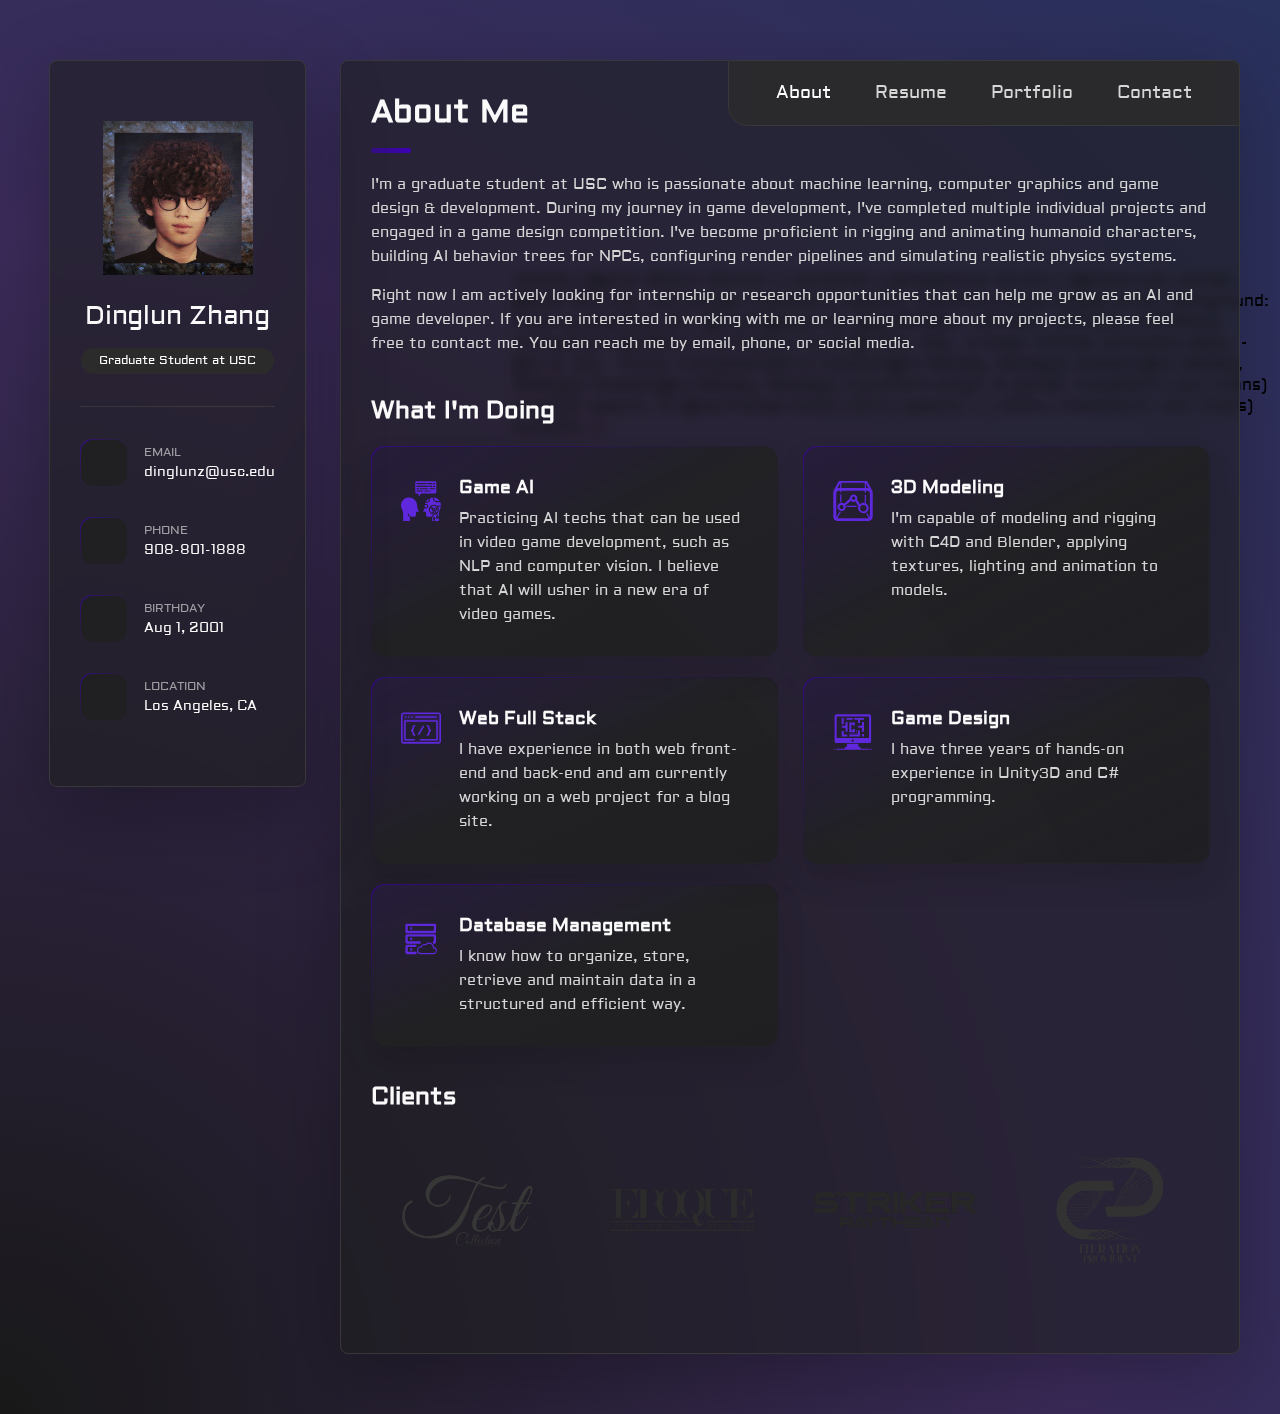
==== index.html @ 41761e0d "reduce animation" ====
<!DOCTYPE html>
<html lang="en">

<head>
  <meta charset="UTF-8">
  <meta http-equiv="X-UA-Compatible" content="IE=edge">
  <meta name="viewport" content="width=device-width, initial-scale=1.0">
  <title>Dinglun Zhang</title>

  <!--
    - favicon
  -->
  <link rel="shortcut icon" href="./assets/images/logo.ico" type="image/x-icon">

  <!--
    - custom css link
  -->
  <link rel="stylesheet" href="./assets/css/style.css">

  <!--
    - google font link
  -->
  <link rel="preconnect" href="https://fonts.googleapis.com">
  <link rel="preconnect" href="https://fonts.gstatic.com" crossorigin>
  <link href="https://fonts.googleapis.com/css2?family=Aldrich&family=Orbitron&display=swap" rel="stylesheet">
</head>

<body>
  
  <!--
    - #MAIN
  -->

  <main>

    <!--
      - #SIDEBAR
    -->

    <aside class="sidebar" data-sidebar>

      <div class="sidebar-info">

        <figure class="avatar-box">
          <img src="./assets/images/my-avatar.png" alt="Dinglun Zhang" width="80">
        </figure>

        <div class="info-content">
          <h1 class="name" title="Dinglun Zhang">Dinglun Zhang</h1>

          <p class="title">Graduate Student at USC</p>
        </div>

        <button class="info_more-btn" data-sidebar-btn onclick="toggleIcon(this)">
          <span>Show Contacts</span>
          <ion-icon name="chevron-down"></ion-icon>
        </button>
        

      </div>

      <div class="sidebar-info_more">

        <div class="separator"></div>

        <ul class="contacts-list">

          <li class="contact-item">

            <div class="icon-box">
              <ion-icon name="mail-outline"></ion-icon>
            </div>

            <div class="contact-info">
              <p class="contact-title">Email</p>

              <a href="mailto:dinglunz@usc.edu" class="contact-link">dinglunz@usc.edu</a>
            </div>

          </li>

          <li class="contact-item">

            <div class="icon-box">
              <ion-icon name="phone-portrait-outline"></ion-icon>
            </div>

            <div class="contact-info">
              <p class="contact-title">Phone</p>

              <a href="tel:+19088011888" class="contact-link">908-801-1888</a>
            </div>

          </li>

          <li class="contact-item">

            <div class="icon-box">
              <ion-icon name="calendar-outline"></ion-icon>
            </div>

            <div class="contact-info">
              <p class="contact-title">Birthday</p>

              <time datetime="2001-08-01">Aug 1, 2001</time>
            </div>

          </li>

          <li class="contact-item">

            <div class="icon-box">
              <ion-icon name="location-outline"></ion-icon>
            </div>

            <div class="contact-info">
              <p class="contact-title">Location</p>

              <address>Los Angeles, CA</address>
            </div>

          </li>

        </ul>

        <div class="separator"></div>

        <ul class="social-list">

          <li class="social-item">
            <a href="https://github.com/dinglunz" class="social-link">
              <ion-icon name="logo-github"></ion-icon>
            </a>
          </li>

          <li class="social-item">
            <a href="https://www.linkedin.com/in/dinglun-zhang" class="social-link">
              <ion-icon name="logo-linkedin"></ion-icon>
            </a>
          </li>

          <li class="social-item">
            <a href="https://www.youtube.com/channel/UCgihlmsi1euLWqa1hP2ytdA" class="social-link">
              <ion-icon name="logo-youtube"></ion-icon>
            </a>
          </li>

          <li class="social-item">
            <a href="https://twitter.com/isoku_sukuea" class="social-link">
              <ion-icon name="logo-twitter"></ion-icon>
            </a>
          </li>

          
          <!-- Your existing HTML for the social item -->
          <li class="social-item" id="wechat-social-item">
            <a href="#" class="social-link" onclick="toggleModal()">
              <ion-icon name="logo-wechat"></ion-icon>
            </a>
          </li>
          
          <!-- Existing modal and overlay HTML -->
          <div class="modal-container">
            <div class="overlay" onclick="closeModal()"></div>
            <div class="testimonials-modal">
              <img src="./assets/images/wechat_qrcode.jpg" alt="Wechat ID: sukue2" width="150">
            </div>
          </div>

        </ul>

      </div>

    </aside>





    <!--
      - #main-content
    -->

    <div class="main-content">

      <!--
        - #NAVBAR
      -->

      <nav class="navbar">

        <ul class="navbar-list">

          <li class="navbar-item">
            <button class="navbar-link  active" data-nav-link>About</button>
          </li>

          <li class="navbar-item">
            <button class="navbar-link" data-nav-link>Resume</button>
          </li>

          <li class="navbar-item">
            <button class="navbar-link" data-nav-link>Portfolio</button>
          </li>

          <!-- <li class="navbar-item">
            <button class="navbar-link" data-nav-link>Blog</button>
          </li> -->

          <li class="navbar-item">
            <button class="navbar-link" data-nav-link>Contact</button>
          </li>

        </ul>

      </nav>





      <!--
        - #ABOUT
      -->

      <article class="about  active" data-page="about">

        <header>
          <h2 class="h2 article-title">About me</h2>
        </header>

        <section class="about-text">
          <p>
            I'm a graduate student at USC who is passionate about machine learning, computer graphics and game design & development. 
            During my journey in game development, I've completed multiple individual projects and engaged in a game design competition.
            I've become proficient in rigging and animating humanoid characters, building AI behavior trees for NPCs, configuring render pipelines and simulating realistic physics systems. 
          </p>

          <p>
            Right now I am actively looking for internship or research opportunities that can help me grow as an AI and game developer.
            If you are interested in working with me or learning more about my projects, please feel free to contact me. You can reach me by email, phone, or social media.
          </p>
        </section>


        <!--
          - service
        -->

        <section class="service">

          <h3 class="h3 service-title">What i'm doing</h3>

          <ul class="service-list">

            <li class="service-item">

              <div class="service-icon-box">
                <img src="./assets/images/icon-gameai.svg
                " alt="game ai icon" width="40">
              </div>

              <div class="service-content-box">
                <h4 class="h4 service-item-title">Game AI</h4>

                <p class="service-item-text">
                  Practicing AI techs that can be used in video game development, such as NLP and computer vision. I believe that AI will usher in a new era of video games.</p>
              </div>

            </li>

            <li class="service-item">

              <div class="service-icon-box">
                <img src="./assets/images/icon-datamodel.svg" alt="model icon" width="40">
              </div>

              <div class="service-content-box">
                <h4 class="h4 service-item-title">3D Modeling</h4>

                <p class="service-item-text">
                  I'm capable of modeling and rigging with C4D and Blender, applying textures, lighting and animation to models.
                </p>
              </div>

            </li>

            <li class="service-item">

              <div class="service-icon-box">
                <img src="./assets/images/icon-webfullstack.svg" alt="Web full stack icon" width="40">
              </div>

              <div class="service-content-box">
                <h4 class="h4 service-item-title">Web Full Stack</h4>

                <p class="service-item-text">
                  I have experience in both web front-end and back-end and am currently working on a web project for a blog site.
                </p>
              </div>

            </li>

            <li class="service-item">

              <div class="service-icon-box">
                <img src="./assets/images/icon-app.svg" alt="mobile app icon" width="40">
              </div>

              <div class="service-content-box">
                <h4 class="h4 service-item-title">Game Design</h4>

                <p class="service-item-text">
                  I have three years of hands-on experience in Unity3D and C# programming.
                </p>
              </div>

            </li>

            <li class="service-item">

              <div class="service-icon-box">
                <img src="./assets/images/icon-photo.svg" alt="camera icon" width="40">
              </div>

              <div class="service-content-box">
                <h4 class="h4 service-item-title">Database Management</h4>

                <p class="service-item-text">
                  I know how to organize, store, retrieve and maintain data in a structured and efficient way.
                </p>
              </div>
                
            </li>


          </ul>

        </section>


        <!--
          - testimonials
        -->

        <!-- <section class="testimonials">

          <h3 class="h3 testimonials-title">Testimonials</h3>

          <ul class="testimonials-list has-scrollbar">

            <li class="testimonials-item">
              <div class="content-card" data-testimonials-item>

                <figure class="testimonials-avatar-box">
                  <img src="./assets/images/avatar-1.png" alt="Daniel lewis" width="60" data-testimonials-avatar>
                </figure>

                <h4 class="h4 testimonials-item-title" data-testimonials-title>Daniel lewis</h4>

                <div class="testimonials-text" data-testimonials-text>
                  <p>
                    test 1
                  </p>
                </div>

              </div>
            </li>

            <li class="testimonials-item">
              <div class="content-card" data-testimonials-item>

                <figure class="testimonials-avatar-box">
                  <img src="./assets/images/avatar-2.png" alt="Jessica miller" width="60" data-testimonials-avatar>
                </figure>

                <h4 class="h4 testimonials-item-title" data-testimonials-title>Jessica miller</h4>

                <div class="testimonials-text" data-testimonials-text>
                  <p>
                    Richard was hired to create a corporate identity. We were very pleased with the work done. She has a
                    lot of experience
                    and is very concerned about the needs of client. Lorem ipsum dolor sit amet, ullamcous cididt
                    consectetur adipiscing
                    elit, seds do et eiusmod tempor incididunt ut laborels dolore magnarels alia.
                  </p>
                </div>

              </div>
            </li>

            <li class="testimonials-item">
              <div class="content-card" data-testimonials-item>

                <figure class="testimonials-avatar-box">
                  <img src="./assets/images/avatar-3.png" alt="Emily evans" width="60" data-testimonials-avatar>
                </figure>

                <h4 class="h4 testimonials-item-title" data-testimonials-title>Emily evans</h4>

                <div class="testimonials-text" data-testimonials-text>
                  <p>
                    Richard was hired to create a corporate identity. We were very pleased with the work done. She has a
                    lot of experience
                    and is very concerned about the needs of client. Lorem ipsum dolor sit amet, ullamcous cididt
                    consectetur adipiscing
                    elit, seds do et eiusmod tempor incididunt ut laborels dolore magnarels alia.
                  </p>
                </div>

              </div>
            </li>

            <li class="testimonials-item">
              <div class="content-card" data-testimonials-item>

                <figure class="testimonials-avatar-box">
                  <img src="./assets/images/avatar-4.png" alt="Henry william" width="60" data-testimonials-avatar>
                </figure>

                <h4 class="h4 testimonials-item-title" data-testimonials-title>Henry william</h4>

                <div class="testimonials-text" data-testimonials-text>
                  <p>
                    test
                  </p>
                </div>

              </div>
            </li>

          </ul>

        </section> -->


        <!--
          - testimonials modal
        -->

        <div class="modal-container" data-modal-container>

          <div class="overlay" data-overlay></div>

          <section class="testimonials-modal">

            <button class="modal-close-btn" data-modal-close-btn>
              <ion-icon name="close-outline"></ion-icon>
            </button>

            <div class="modal-img-wrapper">
              <figure class="modal-avatar-box">
                <img src="./assets/images/avatar-1.png" alt="Daniel lewis" width="80" data-modal-img>
              </figure>

              <img src="./assets/images/icon-quote.svg" alt="quote icon">
            </div>

            <div class="modal-content">

              <h4 class="h3 modal-title" data-modal-title>Daniel lewis</h4>

              <time datetime="2021-06-14">14 June, 2021</time>

              <div data-modal-text>

              </div>

            </div>

          </section>

        </div>


        <!--
          - clients
        -->

        <section class="clients">

          <h3 class="h3 clients-title">Clients</h3>

          <ul class="clients-list has-scrollbar">

            <li class="clients-item">
              <a href="#">
                <img src="./assets/images/logo-1-color.png" alt="client logo">
              </a>
            </li>

            <li class="clients-item">
              <a href="#">
                <img src="./assets/images/logo-2-color.png" alt="client logo">
              </a>
            </li>

            <li class="clients-item">
              <a href="#">
                <img src="./assets/images/logo-3-color.png" alt="client logo">
              </a>
            </li>

            <li class="clients-item">
              <a href="#">
                <img src="./assets/images/logo-4-color.png" alt="client logo">
              </a>
            </li>

            <li class="clients-item">
              <a href="#">
                <img src="./assets/images/logo-5-color.png" alt="client logo">
              </a>
            </li>

            <li class="clients-item">
              <a href="#">
                <img src="./assets/images/logo-6-color.png" alt="client logo">
              </a>
            </li>

          </ul>

        </section>

      </article>





      <!--
        - #RESUME
      -->

      <article class="resume" data-page="resume">

        <header>
          <h2 class="h2 article-title">Resume</h2>
        </header>

        <section class="timeline">

          <div class="title-wrapper">
            <div class="icon-box">
              <img src="./assets/images/degree.svg" width="25px">
            </div>

            <h3 class="h3">Education</h3>
          </div>

          <ol class="timeline-list">

            <li class="timeline-item">

              <h4 class="h4 timeline-item-title">University of Southern California</h4>

              <div style="display: flex; justify-content: space-between;">
                <span><img src="./assets/images/location.svg">Los Angeles, CA</span>
                <span>Sept 2023 — Present</span>
              </div>

              <p class="timeline-text">
                I started my graduate studies at USC. Currently researching applications of deep learning under the supervision of Dr. Brandon Franzke.
              </p>

            </li>

            <li class="timeline-item">

              <h4 class="h4 timeline-item-title">Rutgers University - New Brunswick</h4>

              <div style="display: flex; justify-content: space-between;">
                <span><img src="./assets/images/location.svg">Piscataway, NJ</span>
                <span>Aug 2019 — May 2023</span>
              </div>
              

              <p class="timeline-text">
                Under the supervision of Dr. Mubbasir Kapadia and Dr. Yipeng Huang, I completed my Bachelor's degree in Computer Science and graduated cum laude with a 3.67 GPA.
              </p>

            </li>

            <li class="timeline-item">

              <h4 class="h4 timeline-item-title">Bradshaw Christian High School</h4>

              <div style="display: flex; justify-content: space-between;">
                <span><img src="./assets/images/location.svg">Sacramento, CA</span>
                <span>Aug 2016 — May 2019</span>
              </div>

              <p class="timeline-text">
                Where I was the leader of the Brass Section of our shcool band,
                and assisted in organizing and supervising several rehersals and performances 
              </p>

            </li>

            <li class="timeline-item">

              <h4 class="h4 timeline-item-title">San Fernando Valley Academy</h4>

              <div style="display: flex; justify-content: space-between;">
                <span><img src="./assets/images/location.svg">San Fernando Valley, CA</span>
                <span>Aug 2015 — May 2016</span>
              </div>

              <p class="timeline-text">
                Coming to the United States for the first time, I was exposed to diverse cultures, Christianity, and a whole new way of living and learning.
              </p>

            </li>
          </ol>

        </section>

        <section class="timeline">

          <div class="title-wrapper">
            <div class="icon-box">
              <img src="./assets/images/dev_icon.svg" width="20px">

            </div>

            <h3 class="h3">Experience</h3>
          </div>

          <ol class="timeline-list">

            <li class="timeline-item">

              <h4 class="h4 timeline-item-title">Backend Developer</h4>

              <div style="display: flex; justify-content: space-between;">
                <span><img src="./assets/images/location.svg">Beijing</span>
                <span>June 2023 - Sept 2023</span>
              </div>

              <p class="timeline-text">
                During this internship at Pai Technology, I analyzed a target website, developed a hierarchical crawling plan using Scrapy, and implemented custom crawlers. I also designed a database schema using SQLAlchemy and stored data of over 400,000 files in a database. The database auto-updated daily, providing data for training a large-scale AI model.
              </p>

            </li>

            <li class="timeline-item">

              <h4 class="h4 timeline-item-title">Game Developer</h4>

              <div style="display: flex; justify-content: space-between;">
                <span><img src="./assets/images/location.svg">Beijing</span>
                <span>July 2022 - Sept 2022</span>
              </div>

              <p class="timeline-text">
                In China University Students Game Awards 2022 (CUSGA), I Developed a stochastic algorithm using tail-recursion for procedural level map generation. 
                I also managed to rig a non-humanoid model with complex structures, adjusted vertex weights for natural movements, and optimized visual effects with inverse kinematics on ending joints.
              </p>

            </li>

            <li class="timeline-item">

              <h4 class="h4 timeline-item-title">Research Assistant</h4>

              <div style="display: flex; justify-content: space-between;">
                <span><img src="./assets/images/location.svg">Piscataway, NJ</span>
                <span>Nov 2021 - Dec 2021</span>
              </div>
              <span></span>

              <p class="timeline-text">
                Guided by Dr. Mubbasir Kapadia, I improved GJK algorithm for polygon collision detection in Unity3D, boosting precision by 30% and reducing time complexity by 15%. To broaden the application, I extended 2D polygon detection to 3D by adding a third vertex, applied successfully in a 3D project.
              </p>

            </li>

          </ol>

        </section>

        <section class="skill">

          <h3 class="h3 skills-title">My skills</h3>

          <ul class="skills-list content-card">

            <li class="skills-item">

              <div class="title-wrapper">
                <h5 class="h5">Game Design & Devolopment</h5>
                <data value="85">85%</data>
              </div>

              <div class="skill-progress-bg">
                <div class="skill-progress-fill" style="width: 85%;"></div>
              </div>

            </li>

            <li class="skills-item">

              <div class="title-wrapper">
                <h5 class="h5">Modeling & Animation</h5>
                <data value="80">80%</data>
              </div>

              <div class="skill-progress-bg">
                <div class="skill-progress-fill" style="width: 80%;"></div>
              </div>

            </li>

            <li class="skills-item">

              <div class="title-wrapper">
                <h5 class="h5">Machine Learning</h5>
                <data value="70">70%</data>
              </div>

              <div class="skill-progress-bg">
                <div class="skill-progress-fill" style="width: 70%;"></div>
              </div>

            </li>

            <li class="skills-item">

              <div class="title-wrapper">
                <h5 class="h5">Full Stack Web Development</h5>
                <data value="60">60%</data>
              </div>

              <div class="skill-progress-bg">
                <div class="skill-progress-fill" style="width: 60%;"></div>
              </div>

            </li>

            <li class="skills-item">

              <div class="title-wrapper">
                <h5 class="h5">Database Management</h5>
                <data value="60">60%</data>
              </div>

              <div class="skill-progress-bg">
                <div class="skill-progress-fill" style="width: 60%;"></div>
              </div>

            </li>



          </ul>

        </section>

      </article>





      <!--
        - #PORTFOLIO
      -->

      <article class="portfolio" data-page="portfolio">

        <header>
          <h2 class="h2 article-title">Portfolio</h2>
        </header>

        <section class="portfolio">

          <ul class="filter-list">

            <li class="filter-item">
              <button class="active" data-filter-btn>All</button>
            </li>

            <li class="filter-item">
              <button data-filter-btn>Game productions</button>
            </li>

            <li class="filter-item">
              <button data-filter-btn>AI applications</button>
            </li>

            <li class="filter-item">
              <button data-filter-btn>Web development</button>
            </li>

          </ul>

          <div class="filter-select-box">

            <button class="filter-select" data-select>

              <div class="select-value" data-selecct-value>Select category</div>

              <div class="select-icon">
                <ion-icon name="chevron-down"></ion-icon>
              </div>

            </button>

            <ul class="select-list">

              <li class="select-item">
                <button data-select-item>All</button>
              </li>

              <li class="select-item">
                <button data-select-item>Game productions</button>
              </li>

              <li class="select-item">
                <button data-select-item>AI applications</button>
              </li>

              <li class="select-item">
                <button data-select-item>Web development</button>
              </li>

            </ul>

          </div>

          <ul class="project-list">

            <li class="project-item  active" data-filter-item data-category="game productions">
              <a href="https://witsqua.com/6FeetDeep.html">

                <figure class="project-img">
                  <div class="project-item-icon-box">
                    <ion-icon name="eye-outline"></ion-icon>
                  </div>

                  <img src="./assets/images/six_feet_deep.png" alt="sixfeetdeep" loading="lazy">
                </figure>

                <h3 class="project-title">"Six Feet Deep"</h3>

                <p class="project-category">Game productions</p>

              </a>
            </li>

            <li class="project-item  active" data-filter-item data-category="web development">
              <a href="http://witsqua.com:8090/comment/index.jsp">

                <figure class="project-img">
                  <div class="project-item-icon-box">
                    <ion-icon name="eye-outline"></ion-icon>
                  </div>

                  <img src="./assets/images/witsqua_website.png" alt="witsqua" loading="lazy">
                </figure>

                <h3 class="project-title">WITSQUA | Offical Website</h3>

                <p class="project-category">Web development</p>

              </a>
            </li>

            <li class="project-item  active" data-filter-item data-category="ai applications">
              <a href="https://youtu.be/z3Sjdn88IYw?si=0p_IygLUxmxW80oV">

                <figure class="project-img">
                  <div class="project-item-icon-box">
                    <ion-icon name="eye-outline"></ion-icon>
                  </div>

                  <img src="./assets/images/gpt-tts.png" alt="git-tts" loading="lazy">
                </figure>

                <h3 class="project-title">GPT-TTS</h3>

                <p class="project-category">AI applications</p>

              </a>
            </li>

            <li class="project-item  active" data-filter-item data-category="game productions">
              <a href="https://youtu.be/i0tZfTzdGaQ?si=2IFcypzcP1sp6z3B">

                <figure class="project-img">
                  <div class="project-item-icon-box">
                    <ion-icon name="eye-outline"></ion-icon>
                  </div>

                  <img src="./assets/images/drowning_mirage.png" alt="drwoning mirage" loading="lazy">
                </figure>

                <h3 class="project-title">"Drowning Mirage"</h3>

                <p class="project-category">Game productions</p>

              </a>
            </li>

            <li class="project-item  active" data-filter-item data-category="ai applications">
              <a href="https://play.unity.com/mg/other/b1-crowd-simlulator">

                <figure class="project-img">
                  <div class="project-item-icon-box">
                    <ion-icon name="eye-outline"></ion-icon>
                  </div>

                  <img src="./assets/images/crowd-simulator.png" alt="crowd simulator" loading="lazy">
                </figure>

                <h3 class="project-title">Crowd Simulator</h3>

                <p class="project-category">AI applications</p>

              </a>
            </li>

            <li class="project-item  active" data-filter-item data-category="ai applications">
              <a href="https://youtube.com/playlist?list=PLP37BzbLT93HPT_pv3koeefoJD1i175lx&si=TfI9unMTRl-Xm64z">

                <figure class="project-img">
                  <div class="project-item-icon-box">
                    <ion-icon name="eye-outline"></ion-icon>
                  </div>

                  <img src="./assets/images/pathfinding_agents.png" alt="pathfinding agents" loading="lazy">
                </figure>

                <h3 class="project-title">Pathfinding agents</h3>

                <p class="project-category">AI applications</p>

              </a>
            </li>

            <li class="project-item  active" data-filter-item data-category="game productions">
              <a href="https://play.unity.com/mg/other/roam-2100s">

                <figure class="project-img">
                  <div class="project-item-icon-box">
                    <ion-icon name="eye-outline"></ion-icon>
                  </div>

                  <img src="./assets/images/roam_2100s.png" alt="roam 2100s" loading="lazy">
                </figure>

                <h3 class="project-title">"ROAM: 2100S"</h3>

                <p class="project-category">Game productions</p>

              </a>
            </li>

            <li class="project-item  active" data-filter-item data-category="game productions">
              <a href="https://play.unity.com/mg/other/rolling-ball-390">

                <figure class="project-img">
                  <div class="project-item-icon-box">
                    <ion-icon name="eye-outline"></ion-icon>
                  </div>

                  <img src="./assets/images/rolling_balls.png" alt="roam 2100s" loading="lazy">
                </figure>

                <h3 class="project-title">"Rolling Balls"</h3>

                <p class="project-category">Game productions</p>

              </a>
            </li>

          </ul>

        </section>

      </article>





      <!--
        - #BLOG
      -->

      <article class="blog" data-page="blog">

        <header>
          <h2 class="h2 article-title">Blog</h2>
        </header>

        <section class="blog-posts">

          <ul class="blog-posts-list">

            <li class="blog-post-item">
              <a href="#">

                <figure class="blog-banner-box">
                  <img src="./assets/images/blog-1.jpg" alt="Design conferences in 2022" loading="lazy">
                </figure>

                <div class="blog-content">

                  <div class="blog-meta">
                    <p class="blog-category">Design</p>

                    <span class="dot"></span>

                    <time datetime="2022-02-23">Fab 23, 2022</time>
                  </div>

                  <h3 class="h3 blog-item-title">Design conferences in 2022</h3>

                  <p class="blog-text">
                    Veritatis et quasi architecto beatae vitae dicta sunt, explicabo.
                  </p>

                </div>

              </a>
            </li>

            <li class="blog-post-item">
              <a href="#">

                <figure class="blog-banner-box">
                  <img src="./assets/images/blog-2.jpg" alt="Best fonts every designer" loading="lazy">
                </figure>

                <div class="blog-content">

                  <div class="blog-meta">
                    <p class="blog-category">Design</p>

                    <span class="dot"></span>

                    <time datetime="2022-02-23">Fab 23, 2022</time>
                  </div>

                  <h3 class="h3 blog-item-title">Best fonts every designer</h3>

                  <p class="blog-text">
                    Sed ut perspiciatis, nam libero tempore, cum soluta nobis est eligendi.
                  </p>

                </div>

              </a>
            </li>

            <li class="blog-post-item">
              <a href="#">

                <figure class="blog-banner-box">
                  <img src="./assets/images/blog-3.jpg" alt="Design digest #80" loading="lazy">
                </figure>

                <div class="blog-content">

                  <div class="blog-meta">
                    <p class="blog-category">Design</p>

                    <span class="dot"></span>

                    <time datetime="2022-02-23">Fab 23, 2022</time>
                  </div>

                  <h3 class="h3 blog-item-title">Design digest #80</h3>

                  <p class="blog-text">
                    Excepteur sint occaecat cupidatat no proident, quis nostrum exercitationem ullam corporis suscipit.
                  </p>

                </div>

              </a>
            </li>

            <li class="blog-post-item">
              <a href="#">

                <figure class="blog-banner-box">
                  <img src="./assets/images/blog-4.jpg" alt="UI interactions of the week" loading="lazy">
                </figure>

                <div class="blog-content">

                  <div class="blog-meta">
                    <p class="blog-category">Design</p>

                    <span class="dot"></span>

                    <time datetime="2022-02-23">Fab 23, 2022</time>
                  </div>

                  <h3 class="h3 blog-item-title">UI interactions of the week</h3>

                  <p class="blog-text">
                    Enim ad minim veniam, consectetur adipiscing elit, quis nostrud exercitation ullamco laboris nisi.
                  </p>

                </div>

              </a>
            </li>

            <li class="blog-post-item">
              <a href="#">

                <figure class="blog-banner-box">
                  <img src="./assets/images/blog-5.jpg" alt="The forgotten art of spacing" loading="lazy">
                </figure>

                <div class="blog-content">

                  <div class="blog-meta">
                    <p class="blog-category">Design</p>

                    <span class="dot"></span>

                    <time datetime="2022-02-23">Fab 23, 2022</time>
                  </div>

                  <h3 class="h3 blog-item-title">The forgotten art of spacing</h3>

                  <p class="blog-text">
                    Maxime placeat, sed do eiusmod tempor incididunt ut labore et dolore magna aliqua.
                  </p>

                </div>

              </a>
            </li>

            <li class="blog-post-item">
              <a href="#">

                <figure class="blog-banner-box">
                  <img src="./assets/images/blog-6.jpg" alt="Design digest #79" loading="lazy">
                </figure>

                <div class="blog-content">

                  <div class="blog-meta">
                    <p class="blog-category">Design</p>

                    <span class="dot"></span>

                    <time datetime="2022-02-23">Fab 23, 2022</time>
                  </div>

                  <h3 class="h3 blog-item-title">Design digest #79</h3>

                  <p class="blog-text">
                    Optio cumque nihil impedit uo minus quod maxime placeat, velit esse cillum.
                  </p>

                </div>

              </a>
            </li>

          </ul>

        </section>

      </article>





      <!--
        - #CONTACT
      -->

      <article class="contact" data-page="contact">

        <header>
          <h2 class="h2 article-title">Contact</h2>
        </header>

        <section class="mapbox" data-mapbox>
          <figure>
            <iframe src="https://www.google.com/maps/embed?pb=!1m18!1m12!1m3!1d1479.9496093097246!2d-118.28015041462123!3d34.033073142539365!2m3!1f0!2f0!3f0!3m2!1i1024!2i768!4f13.1!3m3!1m2!1s0x80c2c7e49c71a5ed%3A0xaa905a5bb427a2c4!2z5Y2X5Yqg5bee5aSn5a2m!5e0!3m2!1szh-CN!2sus!4v1700470565590!5m2!1szh-CN!2sus" 
            width="600" height="450" style="border:0;" allowfullscreen="" loading="lazy" referrerpolicy="no-referrer-when-downgrade">
            </iframe>
          </figure>
        </section>

        <section class="contact-form">

          <h3 class="h3 form-title">Contact Form</h3>

          <form action="#" class="form" data-form>

            <div class="input-wrapper">
              <input type="text" name="fullname" class="form-input" placeholder="Full name" required data-form-input>

              <input type="email" name="email" class="form-input" placeholder="Email address" required data-form-input>
            </div>

            <textarea name="message" class="form-input" placeholder="Your Message" required data-form-input></textarea>

            <button class="form-btn" type="submit" disabled data-form-btn>
              <ion-icon name="paper-plane"></ion-icon>
              <span>Send Message</span>
            </button>

          </form>

        </section>

      </article>

    </div>

  </main>


  <css-doodle>
    :doodle {
      @grid: 500x1/ 40vmin;
    }
    :container {
      perspective: 10vmin;
    }
    
    @place-cell: center;
    @size: 40% 1px;
    
    will-change: transform, opacity;
    transform-style: preserve-3d;
    
    background: linear-gradient(to left,
      @multi(@p([2-4]), @p(#5f28dc, #5f28dc, #5f28dc, #5f28dc)),
      transparent @r(50%)
    );
  
    animation: move @r(10s, 20s, .1) linear infinite;
    animation-delay: -@r(.1s, 2s);
  
    --trans:
      translateX(50%)
      rotateX(@r(-180deg, 180deg))
      rotateY(@r(-180deg, 180deg))
      rotateZ(@r(-180deg, 180deg));
  
    transform-origin: 0 center;
    transform: var(--trans) scale(2);
    opacity: 0;
  
    @keyframes move {
      20% { opacity: 1; }
      100% { transform: var(--trans) scale(0); }
    }
  </css-doodle>
  



  <!--
    - custom js link
  -->
  <script src="./assets/js/script.js"></script>

  <!--
    - ionicon link
  -->
  <script type="module" src="https://unpkg.com/ionicons@5.5.2/dist/ionicons/ionicons.esm.js"></script>
  <script nomodule src="https://unpkg.com/ionicons@5.5.2/dist/ionicons/ionicons.js"></script>
  <script src="https://cdnjs.cloudflare.com/ajax/libs/css-doodle/0.4.9/css-doodle.min.js"></script>
</body>

</html>
---- assets/css/style.css ----
/*-----------------------------------*\
  #style.css
\*-----------------------------------*/


/**
 * copyright 2022 @codewithsadee
 */





/*-----------------------------------*\
  #CUSTOM PROPERTY
\*-----------------------------------*/

:root {
  /**
   * colors
   */
  
  /* gradient */
  
  --bg-gradient-onyx: radial-gradient(
    ellipse at left bottom, 
    rgba(22, 24, 47, 1) 0%,
    rgba(38, 20, 72, .9) 59%,
    rgba(17, 27, 75, .9) 100%
  );
  --bg-gradient-jet: linear-gradient(
    to bottom right, 
    hsla(240, 1%, 18%, 0.251) 0%, 
    hsla(240, 2%, 11%, 0) 100%
  ), hsl(240, 2%, 13%);
  --bg-gradient-yellow-1: radial-gradient(
    ellipse at left bottom, 
    rgba(22, 24, 47, 1) 0%,
    rgba(38, 20, 72, .9) 59%,
    rgba(17, 27, 75, .9) 100%
  );
  --bg-gradient-yellow-2: radial-gradient(
    ellipse at left bottom, 
    rgba(22, 24, 47, 1) 0%,
    rgba(38, 20, 72, .9) 59%,
    rgba(17, 27, 75, .9) 100%
  );
  --border-gradient-onyx: linear-gradient(
    to bottom right, 
    #3c00b599, 
    hsla(0, 0%, 25%, 0) 50%
  );
  --text-gradient-yellow: linear-gradient(
    to right, 
    #3c00b599,
    #3c00b5
  );
  --scrollbar-gradient: linear-gradient(
    to right, 
    rgba(38, 20, 72, .9),
    #3c00b599
    
  );

  /* solid */

  --jet: hsl(0, 0%, 22%);
  --onyx: hsl(240, 1%, 17%);
  --eerie-black-1: hsl(240, 2%, 13%);
  --eerie-black-2: rgba(30,30,31,0.6);
  --smoky-black: hsl(0, 0%, 7%);
  --white-1: hsl(0, 0%, 100%);
  --white-2: hsl(0, 0%, 98%);
  --orange-yellow-crayola: hsl(0, 0%, 100%);
  --vegas-gold: #888888;
  --light-gray: hsl(0, 0%, 84%);
  --light-gray-70: hsla(0, 0%, 84%, 0.7);
  --bittersweet-shimmer: #5f28dc;

  /**
   * typography
   */

  /* font-family */
  --ff-poppins: 'Aldrich', sans-serif;

  /* font-size */
  --fs-1: 24px;
  --fs-2: 18px;
  --fs-3: 17px;
  --fs-4: 16px;
  --fs-5: 15px;
  --fs-6: 14px;
  --fs-7: 13px;
  --fs-8: 11px;

  /* font-weight */
  --fw-300: 300;
  --fw-400: 400;
  --fw-500: 500;
  --fw-600: 600;

  /**
   * shadow
   */
  
  --shadow-1: -4px 8px 24px hsla(0, 0%, 0%, 0.25);
  --shadow-2: 0 16px 30px hsla(0, 0%, 0%, 0.25);
  --shadow-3: 0 16px 40px hsla(0, 0%, 0%, 0.25);
  --shadow-4: 0 25px 50px hsla(0, 0%, 0%, 0.15);
  --shadow-5: 0 24px 80px hsla(0, 0%, 0%, 0.25);

  /**
   * transition
   */

  --transition-1: 0.25s ease;
  --transition-2: 0.5s ease-in-out;

}


/*-----------------------------------*\
  #RESET
\*-----------------------------------*/

*, *::before, *::after {
  margin: 0;
  padding: 0;
  box-sizing: border-box;
}

a { text-decoration: none;}

li { list-style: none; }

img, a, button, time { display: block; }

ion-icon {
  display: block;
  font-size: 24px;
}

span {
  display: flex;
}
span img {
  margin-right: 3px;
}
button {
  font: inherit;
  background: none;
  border: none;
  text-align: left;
  cursor: pointer;
}

input, textarea {
  display: block;
  width: 100%;
  background: none;
  font: inherit;
}

::selection {
  background: var(--orange-yellow-crayola);
  color: var(--smoky-black);
}

:focus { outline-color: var(--orange-yellow-crayola); }


html {
  font-family: var(--ff-poppins); 
  min-height: 100%;
  margin: 0;
  background: radial-gradient(
    ellipse at left bottom, 
    #181818,
    rgba(38, 20, 72, .9) 59%,
    rgba(17, 27, 75, .9) 100%
  );
}

css-doodle {
  position: fixed;
  top: 30%;
  left: 40%;
  right: 0;
  bottom: 0;
  z-index: -10;
}

@keyframes animate {
  0%{
    transform: translateY(-100%);
  }
  100%{
    transform: translateY(100%);
  }
}



/*-----------------------------------*\
  #REUSED STYLE
\*-----------------------------------*/

.sidebar,
article {
  background: var(--eerie-black-2);
  border: 1px solid var(--jet);
  border-radius: 8px;
  padding: 15px;
  box-shadow: var(--shadow-1);
  z-index: 1;
  backdrop-filter: blur(6px);
}

.separator {
  width: 100%;
  height: 1px;
  background: var(--jet);
  margin: 16px 0;
}

.icon-box {
  position: relative;
  background: var(--border-gradient-onyx);
  width: 30px;
  height: 30px;
  border-radius: 8px;
  display: flex;
  justify-content: center;
  align-items: center;
  font-size: 16px;
  color: var(--orange-yellow-crayola);

  z-index: 1;
}

.icon-box::before {
  content: "";
  position: absolute;
  inset: 1px;
  background: var(--eerie-black-1);
  border-radius: inherit;
  z-index: -1;
  
}

.icon-box ion-icon { --ionicon-stroke-width: 35px; }

article { display: none; }

article.active {
  display: block;
  animation: fade 0.5s ease backwards;
}

@keyframes fade {
  0% { opacity: 0; }
  100% { opacity: 1; }
}

.h2,
.h3,
.h4,
.h5 {
  color: var(--white-2);
  text-transform: capitalize;
}

.h2 { font-size: var(--fs-1); }

.h3 { font-size: var(--fs-2); }

.h4 { font-size: var(--fs-4); }

.h5 {
  font-size: var(--fs-7);
  font-weight: var(--fw-500);
}

.article-title {
  position: relative;
  padding-bottom: 7px;
}

.article-title::after {
  content: "";
  position: absolute;
  bottom: 0;
  left: 0;
  width: 30px;
  height: 3px;
  background: var(--text-gradient-yellow);
  border-radius: 3px;
}

.has-scrollbar::-webkit-scrollbar {
  width: 5px; /* for vertical scrollbar */
  height: 5px; /* for horizontal scrollbar */
}

.has-scrollbar::-webkit-scrollbar-track {
  background: var(--scrollbar-gradient);
  border-radius: 5px;
}

.has-scrollbar::-webkit-scrollbar-thumb {
  background: var(--orange-yellow-crayola);
  border-radius: 5px;
}

.has-scrollbar::-webkit-scrollbar-button { width: 20px; }

.content-card {
  position: relative;
  background: var(--border-gradient-onyx);
  padding: 15px;
  padding-top: 45px;
  border-radius: 8px;
  cursor: pointer;
  z-index: 1;
}

.content-card::before {
  content: "";
  position: absolute;
  inset: 1px;
  background: var(--bg-gradient-jet);
  border-radius: inherit;
  z-index: -1;
  backdrop-filter: blur(6px);
  opacity: 0.8;
}


/*-----------------------------------*\
  #MAIN
\*-----------------------------------*/

main {
  
  margin: 15px 12px;
  margin-bottom: 75px;
  min-width: 259px;
}





/*-----------------------------------*\
  #SIDEBAR
\*-----------------------------------*/

.sidebar {
  margin-bottom: 15px;
  max-height: 112px;
  overflow: hidden;
}

.sidebar.active {
  max-height: 405px;
}

.sidebar-info {
  position: relative;
  display: flex;
  justify-content: flex-start;
  align-items: center;
  gap: 15px;
}

.avatar-box {
  background: var(--bg-gradient-onyx);
  border-radius: 0px;
}

.info-content .name {
  color: var(--white-2);
  font-size: var(--fs-3);
  font-weight: var(--fw-500);
  letter-spacing: -0.25px;
  margin-bottom: 10px;
}

.info-content .title {
  color: var(--white-1);
  background: var(--onyx);
  font-size: var(--fs-8);
  font-weight: var(--fw-300);
  width: max-content;
  padding: 3px 12px;
  border-radius: 20px;
}

.info_more-btn {
  position: absolute;
  top: -15px;
  right: -15px;
  border-radius: 0 0 0 15px;
  font-size: 13px;
  color: var(--orange-yellow-crayola);
  background: var(--border-gradient-onyx);
  padding: 10px;
  transition: var(--transition-1);
  z-index: 1;
}

.info_more-btn::before {
  content: "";
  position: absolute;
  inset: 1px;
  border-radius: inherit;
  background: var(--bg-gradient-jet);
  transition: var(--transition-1);
  z-index: -1;
}

.info_more-btn:hover,
.info_more-btn:focus { background: var(--bg-gradient-yellow-1); }

.info_more-btn:hover::before,
.info_more-btn:focus::before { background: var(--bg-gradient-yellow-2); }

.info_more-btn span { display: none; }

.sidebar-info_more {
  opacity: 0;
  visibility: hidden;
  transition: var(--transition-2);
}

.sidebar.active .sidebar-info_more {
  opacity: 1;
  visibility: visible;
}

.contacts-list {
  display: grid;
  grid-template-columns: 1fr;
  gap: 16px;
}

.contact-item {
  min-width: 100%;
  display: flex;
  align-items: center;
  gap: 16px;
}

.contact-info {
  max-width: calc(100% - 46px);
  width: calc(100% - 46px);
}

.contact-title {
  color: var(--light-gray-70);
  font-size: var(--fs-8);
  text-transform: uppercase;
  margin-bottom: 2px;
}

.contact-info :is(.contact-link, time, address) {
  color: var(--white-2);
  font-size: var(--fs-7);
}

.contact-info address { font-style: normal; }

.social-list {
  display: flex;
  justify-content: flex-start;
  align-items: center;
  gap: 15px;
  padding-bottom: 4px;
  padding-left: 7px;
}

.social-item .social-link {
  color: var(--light-gray-70);
  font-size: 18px;
}





/*-----------------------------------*\
  #NAVBAR
\*-----------------------------------*/

.navbar {
  position: fixed;
  bottom: 0;
  left: 0;
  width: 100%;
  background: hsla(240, 1%, 17%, 0.8);
  backdrop-filter: blur(20px);
  border: 1px solid var(--jet);
  border-radius: 15px 15px 0px 0px;
  z-index: 5;
}


.navbar-list {
  display: flex;
  flex-wrap: wrap;
  justify-content: center;
  align-items: center;
  padding: 0 10px;
  backdrop-filter: blur(20px);
}

.navbar-link {
  color: var(--light-gray);
  font-size: var(--fs-4);
  padding: 20px 7px;
  transition: color var(--transition-1);
}

.navbar-link:hover,
.navbar-link:focus { color: var(--light-gray-70); }

.navbar-link.active { color: var(--orange-yellow-crayola); }





/*-----------------------------------*\
  #ABOUT
\*-----------------------------------*/

.about .article-title { margin-bottom: 15px; }

.about-text {
  color: var(--light-gray);
  font-size: var(--fs-6);
  font-weight: var(--fw-300);
  line-height: 1.6;
}

.about-text p { margin-bottom: 15px; }



/**
 * #service 
 */

.service { margin-bottom: 35px; }

.service-title { margin-bottom: 20px; }

.service-list {
  display: grid;
  grid-template-columns: 1fr;
  gap: 20px;
}

.service-item {
  position: relative;
  background: var(--border-gradient-onyx);
  padding: 20px;
  border-radius: 14px;
  box-shadow: var(--shadow-2);
  z-index: 0;
  backdrop-filter: blur(6px);
}

.service-item::before {
  content: "";
  position: absolute;
  inset: 1px;
  background: var(--bg-gradient-jet);
  border-radius: inherit;
  z-index: -1;
  backdrop-filter: blur(6px);
  opacity: 0.8;

}

.service-icon-box { margin-bottom: 10px; }

.service-icon-box img { margin: auto; }

.service-content-box { text-align: center; }

.service-item-title { margin-bottom: 7px; }

.service-item-text {
  color: var(--light-gray);
  font-size: var(--fs-6);
  font-weight: var(--fw-3);
  line-height: 1.6;
}


/**
 * #testimonials 
 */

.testimonials { margin-bottom: 30px; }

.testimonials-title { margin-bottom: 20px; }

.testimonials-list {
  display: flex;
  justify-content: flex-start;
  align-items: flex-start;
  gap: 15px;
  margin: 0 -15px;
  padding: 25px 15px;
  padding-bottom: 35px;
  overflow-x: auto;
  scroll-behavior: smooth;
  overscroll-behavior-inline: contain;
  scroll-snap-type: inline mandatory;
}

.testimonials-item {
  min-width: 100%;
  scroll-snap-align: center;
  z-index: 0;
}

.testimonials-avatar-box {
  position: absolute;
  top: 0;
  left: 0;
  transform: translate(15px, -25px);
  background: var(--bg-gradient-onyx);
  border-radius: 14px;
  box-shadow: var(--shadow-1);
}

.testimonials-item-title { margin-bottom: 7px; }

.testimonials-text {
  color: var(--light-gray);
  font-size: var(--fs-6);
  font-weight: var(--fw-300);
  line-height: 1.6;
  display: -webkit-box;
  line-clamp: 4;
  -webkit-line-clamp: 4;
  -webkit-box-orient: vertical;
  overflow: hidden;
}


/**
 * #testimonials-modal
 */

.modal-container {
  position: fixed;
  top: 0;
  left: 0;
  width: 100%;
  height: 100%;
  display: flex;
  justify-content: center;
  align-items: center;
  overflow-y: auto;
  overscroll-behavior: contain;
  z-index: 20;
  pointer-events: none;
  visibility: hidden;
}

.modal-container::-webkit-scrollbar { display: none; }

.modal-container.active {
  pointer-events: all;
  visibility: visible;
}

.overlay {
  position: fixed;
  top: 0;
  left: 0;
  width: 100%;
  height: 100vh;
  background: hsl(0, 0%, 5%);
  opacity: 0;
  visibility: hidden;
  pointer-events: none;
  z-index: 1;
  transition: var(--transition-1);
}

.overlay.active {
  opacity: 0.8;
  visibility: visible;
  pointer-events: all;
}

.testimonials-modal {
  background: var(--eerie-black-2);
  position: relative;
  padding: 15px;
  margin: 15px 12px;
  border: 1px solid var(--jet);
  border-radius: 8px;
  box-shadow: var(--shadow-5);
  transform: scale(1.2);
  opacity: 0;
  transition: var(--transition-1);
  z-index: 2;
}

.modal-container.active .testimonials-modal {
  transform: scale(1);
  opacity: 1;
}

.modal-close-btn {
  position: absolute;
  top: 15px;
  right: 15px;
  background: var(--onyx);
  border-radius: 8px;
  width: 32px;
  height: 32px;
  display: flex;
  justify-content: center;
  align-items: center;
  color: var(--white-2);
  font-size: 18px;
  opacity: 0.7;
}

.modal-close-btn:hover,
.modal-close-btn:focus { opacity: 1; transition: 0.2s}

.modal-close-btn ion-icon { --ionicon-stroke-width: 50px; }

.modal-avatar-box {
  background: var(--bg-gradient-onyx);
  width: max-content;
  border-radius: 8px;
  margin-bottom: 15px;
  box-shadow: var(--shadow-2);
}

.modal-img-wrapper > img { display: none; }

.modal-title { margin-bottom: 4px; }

.modal-content time {
  font-size: var(--fs-6);
  color: var(--light-gray-70);
  font-weight: var(--fw-300);
  margin-bottom: 10px;
}

.modal-content p {
  color: var(--light-gray);
  font-size: var(--fs-6);
  font-weight: var(--fw-300);
  line-height: 1.6;
}


/**
 * #clients 
 */

.clients { margin-bottom: 15px; }

.clients-list {
  display: flex;
  justify-content: flex-start;
  align-items: flex-start;
  gap: 15px;
  margin: 0 -15px;
  padding: 25px;
  padding-bottom: 25px;
  overflow-x: auto;
  scroll-behavior: smooth;
  overscroll-behavior-inline: contain;
  scroll-snap-type: inline mandatory;
  scroll-padding-inline: 25px;
}

.clients-item {
  min-width: 50%;
  scroll-snap-align: start;
}

.clients-item img {
  width: 100%;
  filter: grayscale(1);
  transition: var(--transition-1);
}

.clients-item img:hover { filter: grayscale(0); }





/*-----------------------------------*\
  #RESUME
\*-----------------------------------*/

.article-title { margin-bottom: 30px; }


/**
 * education and experience 
 */

.timeline { margin-bottom: 30px; }

.timeline .title-wrapper {
  display: flex;
  align-items: center;
  gap: 15px;
  margin-bottom: 25px;
}

.timeline-list {
  font-size: var(--fs-6);
  margin-left: 45px;
}

.timeline-item { position: relative; }

.timeline-item:not(:last-child) { margin-bottom: 20px; }

.timeline-item-title {
  font-size: var(--fs-6);
  line-height: 1.3;
  margin-bottom: 7px;
}

.timeline-list span {
  color: var(--vegas-gold);
  font-weight: var(--fw-400);
  line-height: 1.6;
}

.timeline-item:not(:last-child)::before {
  content: "";
  position: absolute;
  top: -25px;
  left: -30px;
  width: 1px;
  height: calc(100% + 50px);
  background: var(--jet);
}

.timeline-item::after {
  content: "";
  position: absolute;
  top: 5px;
  left: -33px;
  height: 6px;
  width: 6px;
  background: var(--text-gradient-yellow);
  border-radius: 50%;
  box-shadow: 0 0 0 4px var(--jet);
}

.timeline-text {
  color: var(--light-gray);
  font-weight: var(--fw-300);
  line-height: 1.6;
}


/**
 * skills 
 */

.skills-title { margin-bottom: 20px; }

.skills-list { padding: 20px; }


.skills-item:not(:last-child) { margin-bottom: 15px; }

.skill .title-wrapper {
  display: flex;
  align-items: center;
  gap: 5px;
  margin-bottom: 8px;
}

.skill .title-wrapper data {
  color: var(--light-gray);
  font-size: var(--fs-7);
  font-weight: var(--fw-300);
}

.skill-progress-bg {
  background: var(--jet);
  width: 100%;
  height: 8px;
  border-radius: 10px;
}

.skill-progress-fill {
  background: var(--scrollbar-gradient);
  height: 100%;
  border-radius: inherit;
}





/*-----------------------------------*\
  #PORTFOLIO
\*-----------------------------------*/

.filter-list { display: none; }

.filter-select-box {
  position: relative;
  margin-bottom: 25px;
}

.filter-select {
  background: var(--eerie-black-2);
  color: var(--light-gray);
  display: flex;
  justify-content: space-between;
  align-items: center;
  width: 100%;
  padding: 12px 16px;
  border: 1px solid var(--jet);
  border-radius: 14px;
  font-size: var(--fs-6);
  font-weight: var(--fw-300);
}

.filter-select.active .select-icon { transform: rotate(0.5turn); }

.select-list {
  background: var(--eerie-black-2);
  position: absolute;
  top: calc(100% + 6px);
  width: 100%;
  padding: 6px;
  border: 1px solid var(--jet);
  border-radius: 14px;
  z-index: 2;
  opacity: 0;
  visibility: hidden;
  pointer-events: none;
  transition: 0.15s ease-in-out;
}

.filter-select.active + .select-list {
  opacity: 1;
  visibility: visible;
  pointer-events: all;
}

.select-item button {
  background: var(--eerie-black-2);
  color: var(--light-gray);
  font-size: var(--fs-6);
  font-weight: var(--fw-300);
  text-transform: capitalize;
  width: 100%;
  padding: 8px 10px;
  border-radius: 8px;
}

.select-item button:hover { --eerie-black-2: hsl(240, 2%, 20%); }

.project-list {
  display: grid;
  grid-template-columns: 1fr;
  gap: 30px;
  margin-bottom: 10px;
}

.project-item { display: none; }

.project-item.active {
  display: block;
  animation: scaleUp 0.25s ease forwards;
}

@keyframes scaleUp {
  0% { transform: scale(0.5); }
  100% { transform: scale(1); }
}

.project-item > a { width: 100%; }

.project-img {
  position: relative;
  width: 100%;
  height: 200px;
  border-radius: 16px;
  overflow: hidden;
  margin-bottom: 15px;
}

.project-img::before {
  content: "";
  position: absolute;
  top: 0;
  left: 0;
  width: 100%;
  height: 100%;
  background: transparent;
  z-index: 1;
  transition: var(--transition-1);
}

.project-item > a:hover .project-img::before { background: hsla(0, 0%, 0%, 0.5); }

.project-item-icon-box {
  --scale: 0.8;

  background: var(--jet);
  color: var(--orange-yellow-crayola);
  position: absolute;
  top: 50%;
  left: 50%;
  transform: translate(-50%, -50%) scale(var(--scale));
  font-size: 20px;
  padding: 18px;
  border-radius: 12px;
  opacity: 0;
  z-index: 1;
  transition: var(--transition-1);
}

.project-item > a:hover .project-item-icon-box {
  --scale: 1;
  opacity: 1;
}

.project-item-icon-box ion-icon { --ionicon-stroke-width: 50px; }

.project-img img {
  width: 100%;
  height: 100%;
  object-fit: cover;
  transition: var(--transition-1);
}

.project-item > a:hover img { transform: scale(1.1); }

.project-title,
.project-category { margin-left: 10px; }

.project-title {
  color: var(--white-2);
  font-size: var(--fs-5);
  font-weight: var(--fw-400);
  text-transform: capitalize;
  line-height: 1.3;
}

.project-category {
  color: var(--light-gray-70);
  font-size: var(--fs-6);
  font-weight: var(--fw-300);
}





/*-----------------------------------*\
  #BLOG
\*-----------------------------------*/

.blog-posts { margin-bottom: 10px; }

.blog-posts-list {
  display: grid;
  grid-template-columns: 1fr;
  gap: 20px;
}

.blog-post-item > a {
  position: relative;
  background: var(--border-gradient-onyx);
  height: 100%;
  box-shadow: var(--shadow-4);
  border-radius: 16px;
  z-index: 1;
}

.blog-post-item > a::before {
  content: "";
  position: absolute;
  inset: 1px;
  border-radius: inherit;
  background: var(--eerie-black-1);
  z-index: -1;
}

.blog-banner-box {
  width: 100%;
  height: 200px;
  border-radius: 12px;
  overflow: hidden;
}

.blog-banner-box img {
  width: 100%;
  height: 100%;
  object-fit: cover;
  transition: var(--transition-1);
}

.blog-post-item > a:hover .blog-banner-box img { transform: scale(1.1); }

.blog-content { padding: 15px; }

.blog-meta {
  display: flex;
  justify-content: flex-start;
  align-items: center;
  gap: 7px;
  margin-bottom: 10px;
}

.blog-meta :is(.blog-category, time) {
  color: var(--light-gray-70);
  font-size: var(--fs-6);
  font-weight: var(--fw-300);
}

.blog-meta .dot {
  background: var(--light-gray-70);
  width: 4px;
  height: 4px;
  border-radius: 4px;
}

.blog-item-title {
  margin-bottom: 10px;
  line-height: 1.3;
  transition: var(--transition-1);
}

.blog-post-item > a:hover .blog-item-title { color: var(--orange-yellow-crayola); }

.blog-text {
  color: var(--light-gray);
  font-size: var(--fs-6);
  font-weight: var(--fw-300);
  line-height: 1.6;
}





/*-----------------------------------*\
  #CONTACT
\*-----------------------------------*/

.mapbox {
  position: relative;
  height: 250px;
  width: 100%;
  border-radius: 16px;
  margin-bottom: 30px;
  border: 1px solid var(--jet);
  overflow: hidden;
}

.mapbox figure { height: 100%; }

.mapbox iframe {
  width: 100%;
  height: 100%;
  border: none;
  filter: grayscale(1) invert(1);
}

.contact-form { margin-bottom: 10px; }

.form-title { margin-bottom: 20px; }

.input-wrapper {
  display: grid;
  grid-template-columns: 1fr;
  gap: 25px;
  margin-bottom: 25px;
}

.form-input {
  color: var(--white-2);
  font-size: var(--fs-6);
  font-weight: var(--fw-400);
  padding: 13px 20px;
  border: 1px solid var(--jet);
  border-radius: 14px;
  outline: none;
}

.form-input::placeholder { font-weight: var(--fw-500); }

.form-input:focus { border-color: var(--orange-yellow-crayola); }

textarea.form-input {
  min-height: 100px;
  height: 120px;
  max-height: 200px;
  resize: vertical;
  margin-bottom: 25px;
}

textarea.form-input::-webkit-resizer { display: none; }

.form-input:focus:invalid { border-color: var(--bittersweet-shimmer); }

.form-btn {
  position: relative;
  width: 100%;
  background: var(--border-gradient-onyx);
  color: var(--orange-yellow-crayola);
  display: flex;
  justify-content: center;
  align-items: center;
  gap: 10px;
  padding: 13px 20px;
  border-radius: 14px;
  font-size: var(--fs-6);
  text-transform: capitalize;
  box-shadow: var(--shadow-3);
  z-index: 1;
  transition: var(--transition-1);
}

.form-btn::before {
  content: "";
  position: absolute;
  inset: 1px;
  background: var(--bg-gradient-jet);
  border-radius: inherit;
  z-index: -1;
  transition: var(--transition-1);
  backdrop-filter: blur(6px);
  opacity: 0.7;
}

.form-btn ion-icon { font-size: 16px; }

.form-btn:hover { background: var(--bg-gradient-yellow-1); }

.form-btn:hover::before { background: var(--bg-gradient-yellow-2); }

.form-btn:disabled {
  opacity: 0.7;
  cursor: not-allowed;
}

.form-btn:disabled:hover { background: var(--border-gradient-onyx); }

.form-btn:disabled:hover::before { background: var(--bg-gradient-jet); }





/*-----------------------------------*\
  #RESPONSIVE
\*-----------------------------------*/

/**
 * responsive larger than 450px screen
 */

@media (min-width: 450px) {

  /**
   * client
   */

  .clients-item { min-width: calc(33.33% - 10px); }



  /**
   * #PORTFOLIO, BLOG 
   */

  .project-img,
  .blog-banner-box { height: auto; }

}





/**
 * responsive larger than 580px screen
 */

@media (min-width: 580px) {

  /**
   * CUSTOM PROPERTY
   */

  :root {

    /**
     * typography
     */

    --fs-1: 32px;
    --fs-2: 24px;
    --fs-3: 26px;
    --fs-4: 18px;
    --fs-6: 15px;
    --fs-7: 15px;
    --fs-8: 12px;

  }



  /**
   * #REUSED STYLE
   */

  .sidebar, article {
    width: 520px;
    margin-inline: auto;
    padding: 30px;
  }

  .article-title {
    font-weight: var(--fw-600);
    padding-bottom: 15px;
  }

  .article-title::after {
    width: 40px;
    height: 5px;
  }

  .icon-box {
    width: 48px;
    height: 48px;
    border-radius: 12px;
    font-size: 18px;
  }



  /**
   * #MAIN
   */

  main {
    margin-top: 60px;
    margin-bottom: 100px;
  }



  /**
   * #SIDEBAR
   */

  .sidebar {
    max-height: 180px;
    margin-bottom: 30px;
  }

  .sidebar.active { max-height: 584px; }

  .sidebar-info { gap: 25px; }

  .avatar-box { border-radius: 30px; }

  .avatar-box img { width: 120px; }

  .info-content .name { margin-bottom: 15px; }

  .info-content .title { padding: 5px 18px; }

  .info_more-btn {
    top: -30px;
    right: -30px;
    padding: 10px 15px;
  }

  .info_more-btn span {
    display: block;
    font-size: var(--fs-8);
  }

  .info_more-btn ion-icon { display: none; }

  .separator { margin: 32px 0; }

  .contacts-list { gap: 20px; }

  .contact-info {
    max-width: calc(100% - 64px);
    width: calc(100% - 64px);
  }



  /**
   * #NAVBAR
   */

  .navbar { border-radius: 20px 20px 0 0; }

  .navbar-list { gap: 20px; }

  .navbar-link { --fs-8: 14px; }



  /**
   * #ABOUT
   */

  .about .article-title { margin-bottom: 20px; }

  .about-text { margin-bottom: 40px; }

  /* service */

  .service-item {
    display: flex;
    justify-content: flex-start;
    align-items: flex-start;
    gap: 18px;
    padding: 30px;
  }

  .service-icon-box {
    margin-bottom: 0;
    margin-top: 5px;
  }

  .service-content-box { text-align: left; }

  /* testimonials */

  .testimonials-title { margin-bottom: 25px; }

  .testimonials-list {
    gap: 30px;
    margin: 0 -30px;
    padding: 30px;
    padding-bottom: 35px;
  }

  .content-card {
    padding: 30px;
    padding-top: 25px;
  }

  .testimonials-avatar-box {
    transform: translate(30px, -30px);
    border-radius: 20px;
  }

  .testimonials-avatar-box img { width: 80px; }

  .testimonials-item-title {
    margin-bottom: 10px;
    margin-left: 95px;
  }

  .testimonials-text {
    line-clamp: 2;
    -webkit-line-clamp: 2;
  }

  /* testimonials modal */

  .modal-container { padding: 20px; }

  .testimonials-modal {
    display: flex;
    justify-content: flex-start;
    align-items: stretch;
    gap: 25px;
    padding: 30px;
    border-radius: 20px;
  }

  .modal-img-wrapper {
    display: flex;
    flex-direction: column;
    align-items: center;
  }

  .modal-avatar-box {
    border-radius: 18px;
    margin-bottom: 0;
  }

  .modal-avatar-box img { width: 65px; }

  .modal-img-wrapper > img {
    display: block;
    flex-grow: 1;
    width: 35px;
  }

  /* clients */

  .clients-list {
    gap: 50px;
    margin: 0 -30px;
    padding: 45px;
    scroll-padding-inline: 45px;
  }

  .clients-item { min-width: calc(33.33% - 35px); }



  /**
   * #RESUME
   */

  .timeline-list { margin-left: 65px; }

  .timeline-item:not(:last-child)::before { left: -40px; }

  .timeline-item::after {
    height: 8px;
    width: 8px;
    left: -43px;
  }

  .skills-item:not(:last-child) { margin-bottom: 25px; }



  /**
   * #PORTFOLIO, BLOG
   */

  .project-img, .blog-banner-box { border-radius: 16px; }

  .blog-posts-list { gap: 30px; }

  .blog-content { padding: 25px; }



  /**
   * #CONTACT
   */

  .mapbox {
    height: 380px;
    border-radius: 18px;
  }

  .input-wrapper {
    gap: 30px;
    margin-bottom: 30px;
  }

  .form-input { padding: 15px 20px; }

  textarea.form-input { margin-bottom: 30px; }

  .form-btn {
    --fs-6: 16px;
    padding: 16px 20px;
  }

  .form-btn ion-icon { font-size: 18px; }

}





/**
 * responsive larger than 768px screen
 */

@media (min-width: 768px) {

  /**
   * REUSED STYLE
   */

  .sidebar, article { width: 700px; }

  .has-scrollbar::-webkit-scrollbar-button { width: 100px; }



  /**
   * SIDEBAR
   */

  .contacts-list {
    grid-template-columns: 1fr 1fr;
    gap: 30px 15px;
  }



  /**
   * NAVBAR
   */

  .navbar-link { --fs-8: 15px; }



  /**
   * ABOUT
   */

  /* testimonials modal */

  .testimonials-modal {
    gap: 35px;
    max-width: 680px;
  }

  .modal-avatar-box img { width: 80px; }



  /**
   * PORTFOLIO
   */

  .article-title { padding-bottom: 20px; }

  .filter-select-box { display: none; }

  .filter-list {
    display: flex;
    justify-content: flex-start;
    align-items: center;
    gap: 25px;
    padding-left: 5px;
    margin-bottom: 30px;
  }

  .filter-item button {
    color: var(--light-gray);
    font-size: var(--fs-5);
    transition: var(--transition-1);
  }

  .filter-item button:hover { color: var(--light-gray-70); }

  .filter-item button.active { color: var(--orange-yellow-crayola); }

  /* portfolio and blog grid */

  .project-list, .blog-posts-list { grid-template-columns: 1fr 1fr; }



  /**
   * CONTACT
   */

  .input-wrapper { grid-template-columns: 1fr 1fr; }

  .form-btn {
    width: max-content;
    margin-left: auto;
  }
  
}





/**
 * responsive larger than 1024px screen
 */

@media (min-width: 1024px) {

  /**
   * CUSTOM PROPERTY
   */

  :root {

    /**
    * shadow
    */

    --shadow-1: -4px 8px 24px hsla(0, 0%, 0%, 0.125);
    --shadow-2: 0 16px 30px hsla(0, 0%, 0%, 0.125);
    --shadow-3: 0 16px 40px hsla(0, 0%, 0%, 0.125);

  }



  /**
   * REUSED STYLE
   */

  .sidebar, article {
    width: 950px;
    box-shadow: var(--shadow-5);
  }



  /**
   * MAIN 
   */

  main { margin-bottom: 60px; }

  .main-content {
    position: relative;
    width: max-content;
    margin: auto;
  }



  /**
   * NAVBAR
   */

  .navbar {
    position: absolute;
    bottom: auto;
    top: 0;
    left: auto;
    right: 0;
    width: max-content;
    border-radius: 0 8px 0px 20px;
    padding: 0 20px;
    box-shadow: none;
  }

  .navbar-list {
    gap: 30px;
    padding: 0 20px;
  }

  .navbar-link { font-weight: var(--fw-500); }



  /**
   * ABOUT
   */

  /* service */

  .service-list {
    grid-template-columns: 1fr 1fr;
    gap: 20px 25px;
  }

  /* testimonials */

  .testimonials-item { min-width: calc(50% - 15px); }

  /* clients */

  .clients-item { min-width: calc(25% - 38px); }



  /**
   * PORTFOLIO
   */

  .project-list { grid-template-columns: repeat(3, 1fr); }



  /**
   * BLOG
   */

  .blog-banner-box { height: 230px; }

}





/**
 * responsive larger than 1250px screen
 */

@media (min-width: 1250px) {

  /**
   * RESET
   */

  body::-webkit-scrollbar { width: 0px; }

  body::-webkit-scrollbar-track { background: var(--smoky-black); }

  body::-webkit-scrollbar-thumb {
    border: 5px solid var(--smoky-black);
    background: hsla(0, 0%, 100%, 0.1);
    border-radius: 20px;
    box-shadow: inset 1px 1px 0 hsla(0, 0%, 100%, 0.11),
                inset -1px -1px 0 hsla(0, 0%, 100%, 0.11);
  }

  body::-webkit-scrollbar-thumb:hover { background: hsla(0, 0%, 100%, 0.15); }

  body::-webkit-scrollbar-button { height: 60px; }



  /**
   * REUSED STYLE
   */

  .sidebar, article { width: auto; }

  article { min-height: 100%; }



  /**
   * MAIN
   */

  main {
    max-width: 1200px;
    margin-inline: auto;
    display: flex;
    justify-content: center;
    align-items: stretch;
    gap: 25px;
  }

  .main-content {
    min-width: 75%;
    width: 75%;
    margin: 0;
  }



  /**
   * SIDEBAR
   */

  .sidebar {
    position: sticky;
    top: 60px;
    max-height: max-content;
    height: 100%;
    margin-bottom: 0;
    padding-top: 60px;
    z-index: 1;
  }

  .sidebar-info { flex-direction: column; }

  .avatar-box img { width: 150px; }

  .info-content .name {
    white-space: nowrap;
    text-align: center;
  }

  .info-content .title { margin: auto; }

  .info_more-btn { display: none; }

  .sidebar-info_more {
    opacity: 1;
    visibility: visible;
  }

  .contacts-list { grid-template-columns: 1fr; }

  .contact-info :is(.contact-link) {
    white-space: nowrap;
    overflow: hidden;
    text-overflow: ellipsis;
  }

  .contact-info :is(.contact-link, time, address) {
    --fs-7: 14px;
    font-weight: var(--fw-300);
  }

  .separator:last-of-type {
    margin: 15px 0;
    opacity: 0;
  }

  .social-list { justify-content: center; }



  /**
	 * RESUME
	 */

  .timeline-text { max-width: 700px; }

}
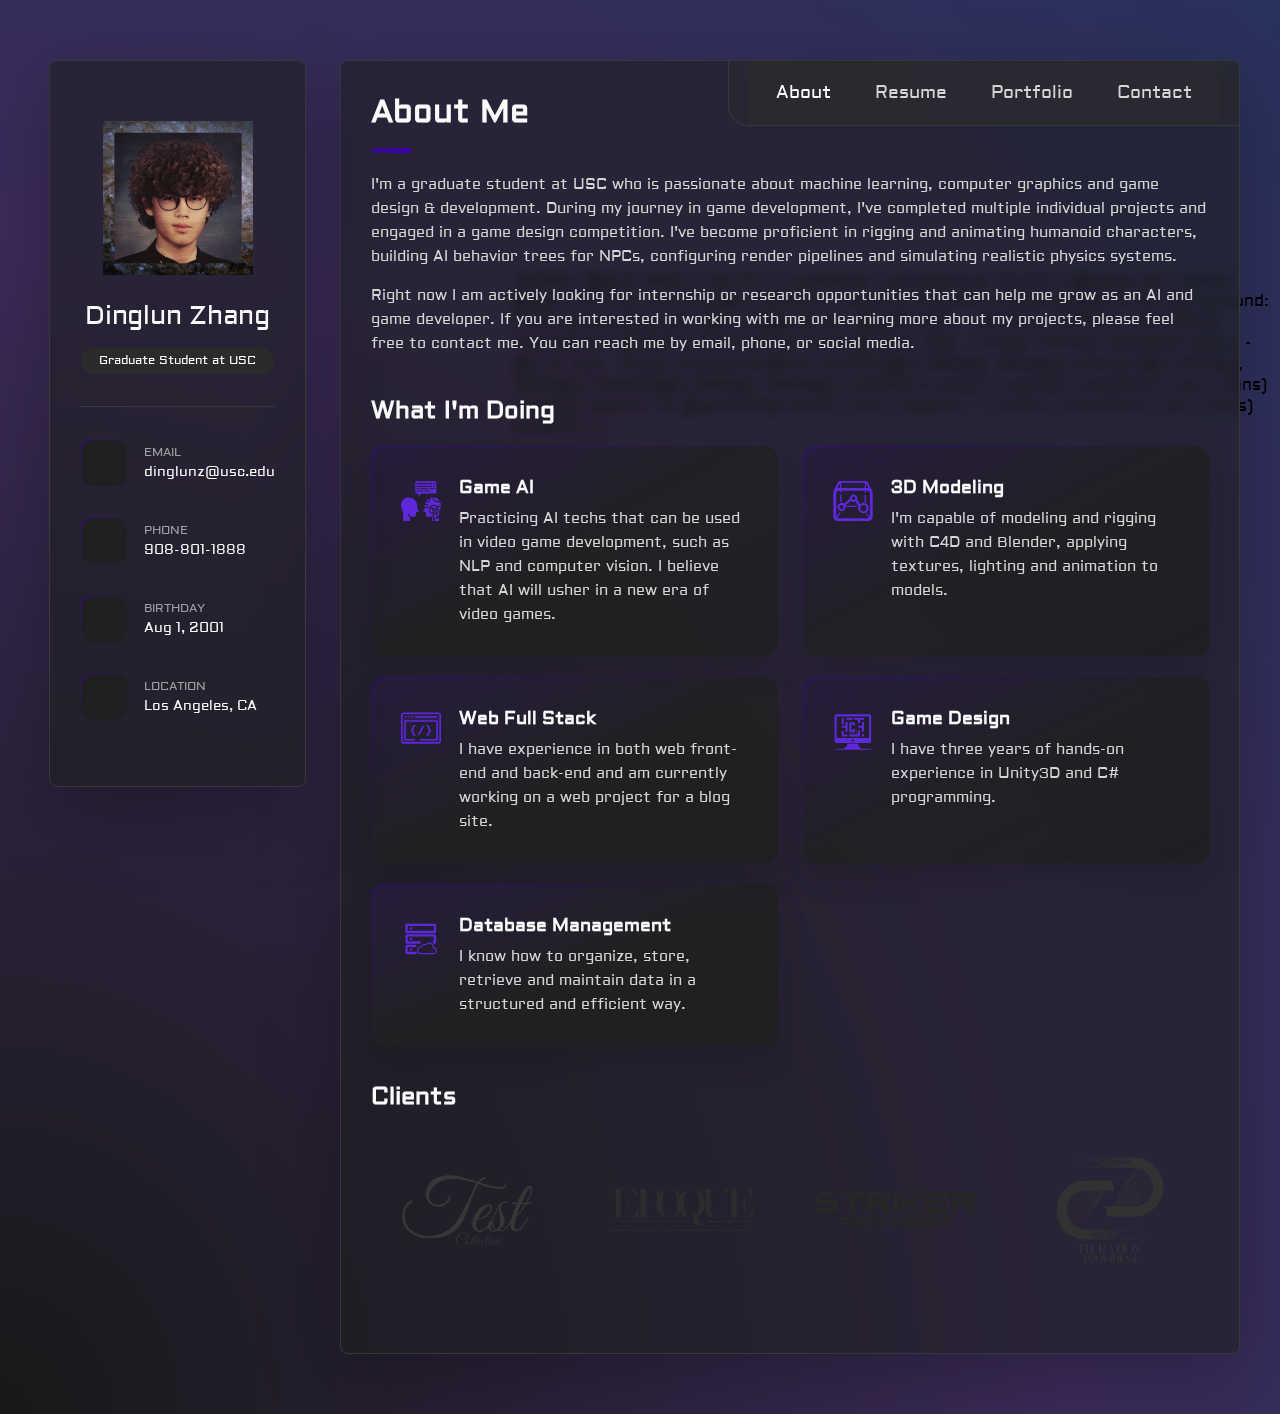
==== commit a5700d2a: "test 1" ====
--- a/index.html
+++ b/index.html
@@ -1244,7 +1244,7 @@
       transparent @r(50%)
     );
   
-    animation: move @r(10s, 20s, .1) linear infinite;
+    animation: move @r(20s, 40s, .1) linear infinite;
     animation-delay: -@r(.1s, 2s);
   
     --trans:
--- a/assets/css/style.css
+++ b/assets/css/style.css
@@ -498,7 +498,7 @@
   bottom: 0;
   left: 0;
   width: 100%;
-  background: hsla(240, 1%, 17%, 0.8);
+  background: hsla(240, 1%, 17%, 0.4);
   backdrop-filter: blur(20px);
   border: 1px solid var(--jet);
   border-radius: 15px 15px 0px 0px;
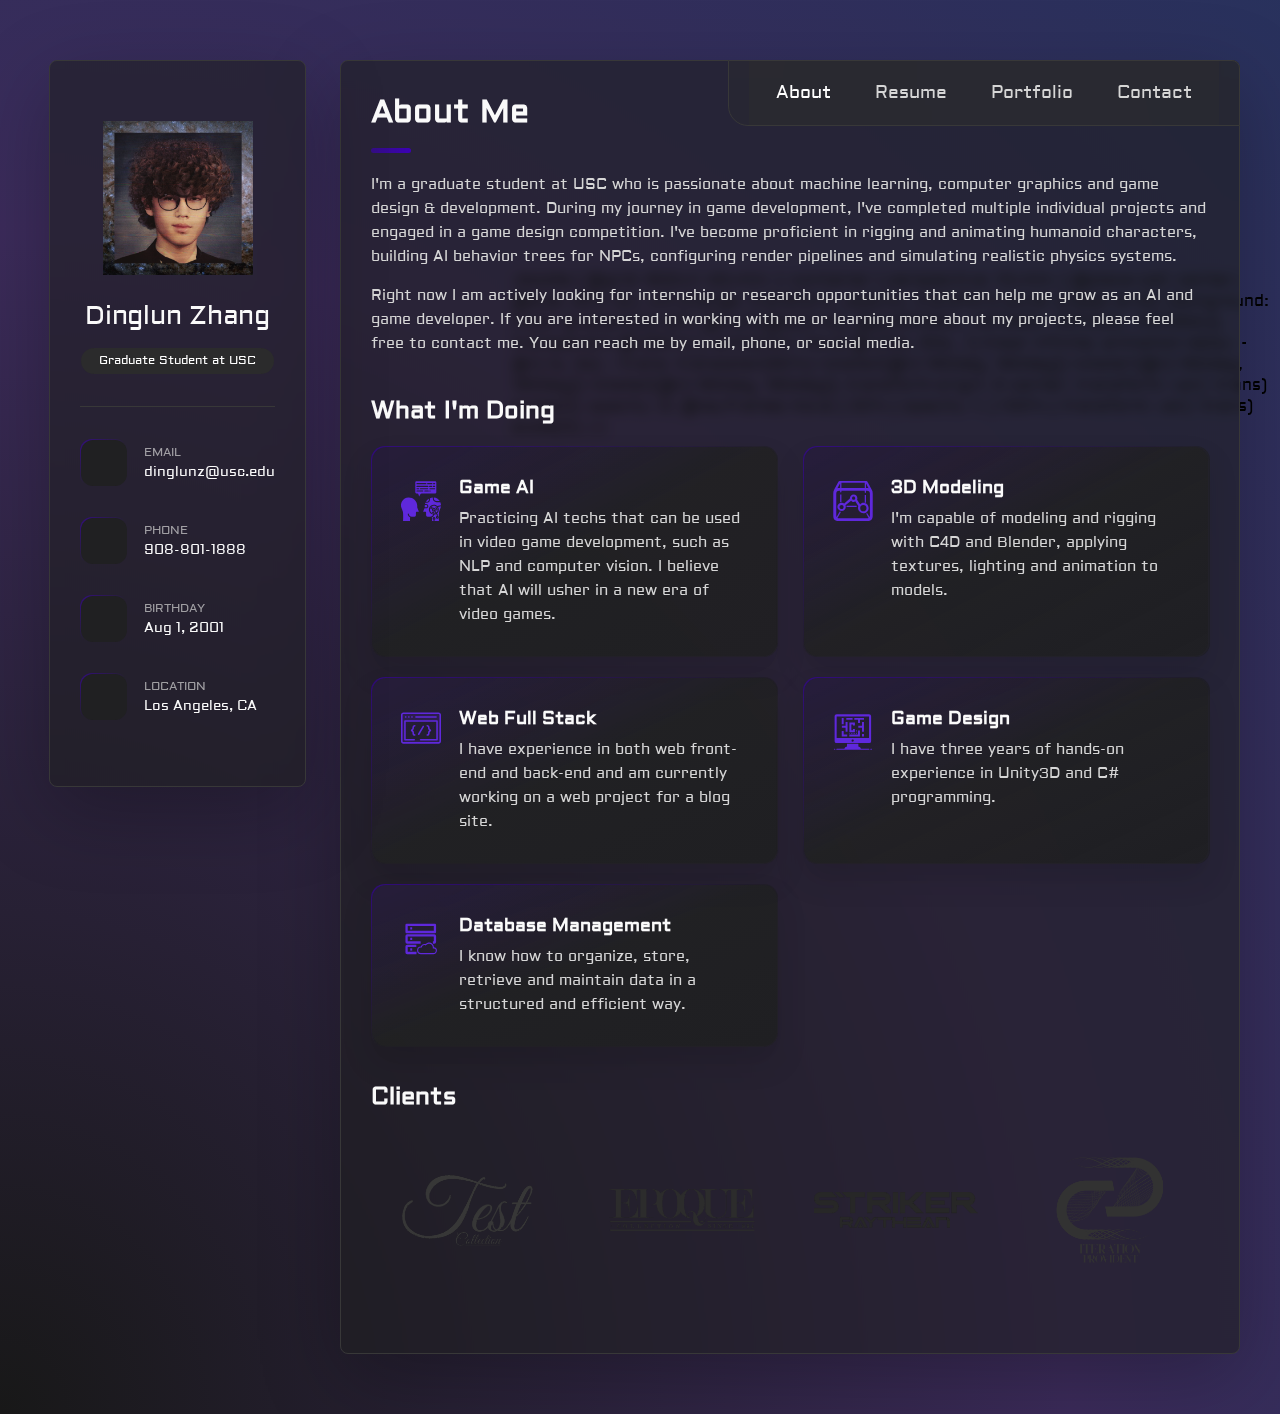
==== commit a8a6534e: "test 2" ====
--- a/index.html
+++ b/index.html
@@ -1244,7 +1244,7 @@
       transparent @r(50%)
     );
   
-    animation: move @r(20s, 40s, .1) linear infinite;
+    animation: move @r(10s, 30s, .1) linear infinite;
     animation-delay: -@r(.1s, 2s);
   
     --trans:
--- a/assets/css/style.css
+++ b/assets/css/style.css
@@ -174,6 +174,13 @@
   font-family: var(--ff-poppins); 
   min-height: 100%;
   margin: 0;
+}
+
+body {
+  display: flex;
+  align-items: center;
+  justify-content: center;
+  position: relative;
   background: radial-gradient(
     ellipse at left bottom, 
     #181818,
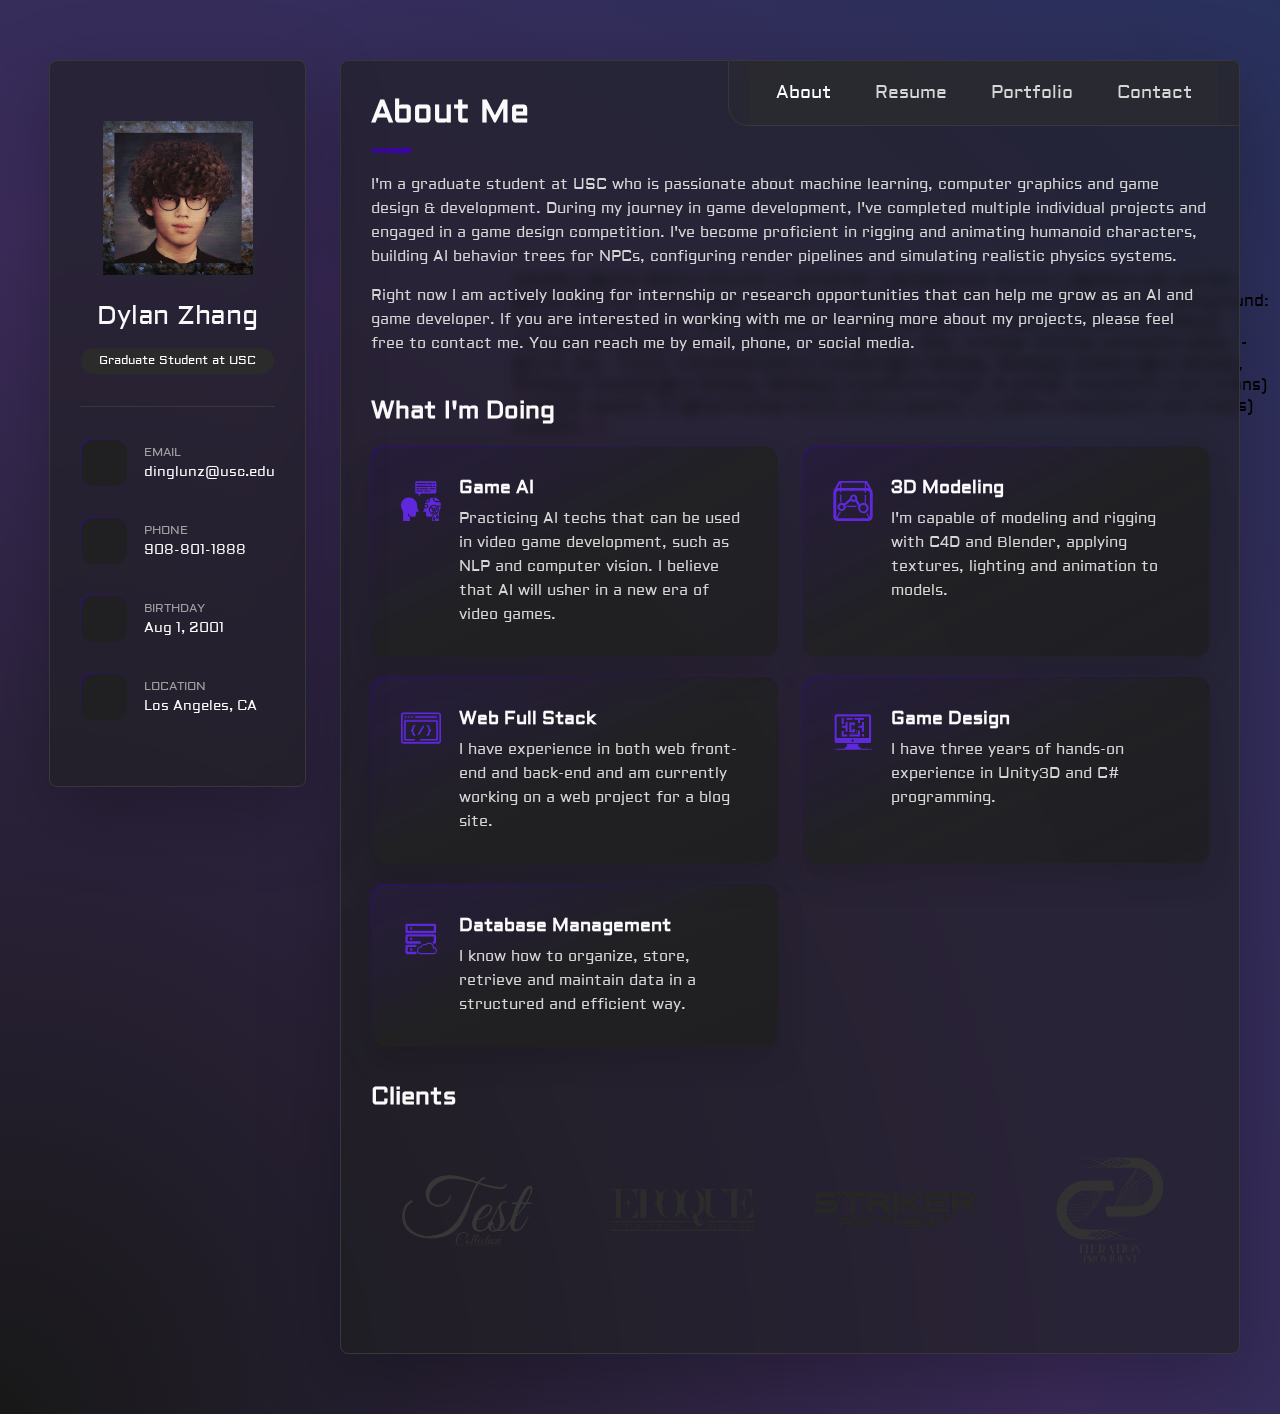
==== commit 52703d05: "minor fix" ====
--- a/index.html
+++ b/index.html
@@ -46,7 +46,7 @@
         </figure>
 
         <div class="info-content">
-          <h1 class="name" title="Dinglun Zhang">Dinglun Zhang</h1>
+          <h1 class="name" title="Dinglun Zhang">Dylan Zhang</h1>
 
           <p class="title">Graduate Student at USC</p>
         </div>
@@ -850,7 +850,7 @@
             </li>
 
             <li class="project-item  active" data-filter-item data-category="web development">
-              <a href="http://witsqua.com:8090/comment/index.jsp">
+              <a href="https://witsqua.com">
 
                 <figure class="project-img">
                   <div class="project-item-icon-box">
--- a/assets/css/style.css
+++ b/assets/css/style.css
@@ -177,17 +177,30 @@
 }
 
 body {
-  display: flex;
-  align-items: center;
-  justify-content: center;
-  position: relative;
   background: radial-gradient(
     ellipse at left bottom, 
     #181818,
     rgba(38, 20, 72, .9) 59%,
     rgba(17, 27, 75, .9) 100%
   );
-}
+  background-attachment: scroll;
+}
+body:before {
+  display: block;
+  position: fixed;
+  left: 0;
+  top: 0;
+  width: 100%;
+  height: 100%;
+  z-index: -1;
+  background: radial-gradient(
+    ellipse at left bottom, 
+    #181818,
+    rgba(38, 20, 72, .9) 59%,
+    rgba(17, 27, 75, .9) 100%
+  );
+}
+
 
 css-doodle {
   position: fixed;
